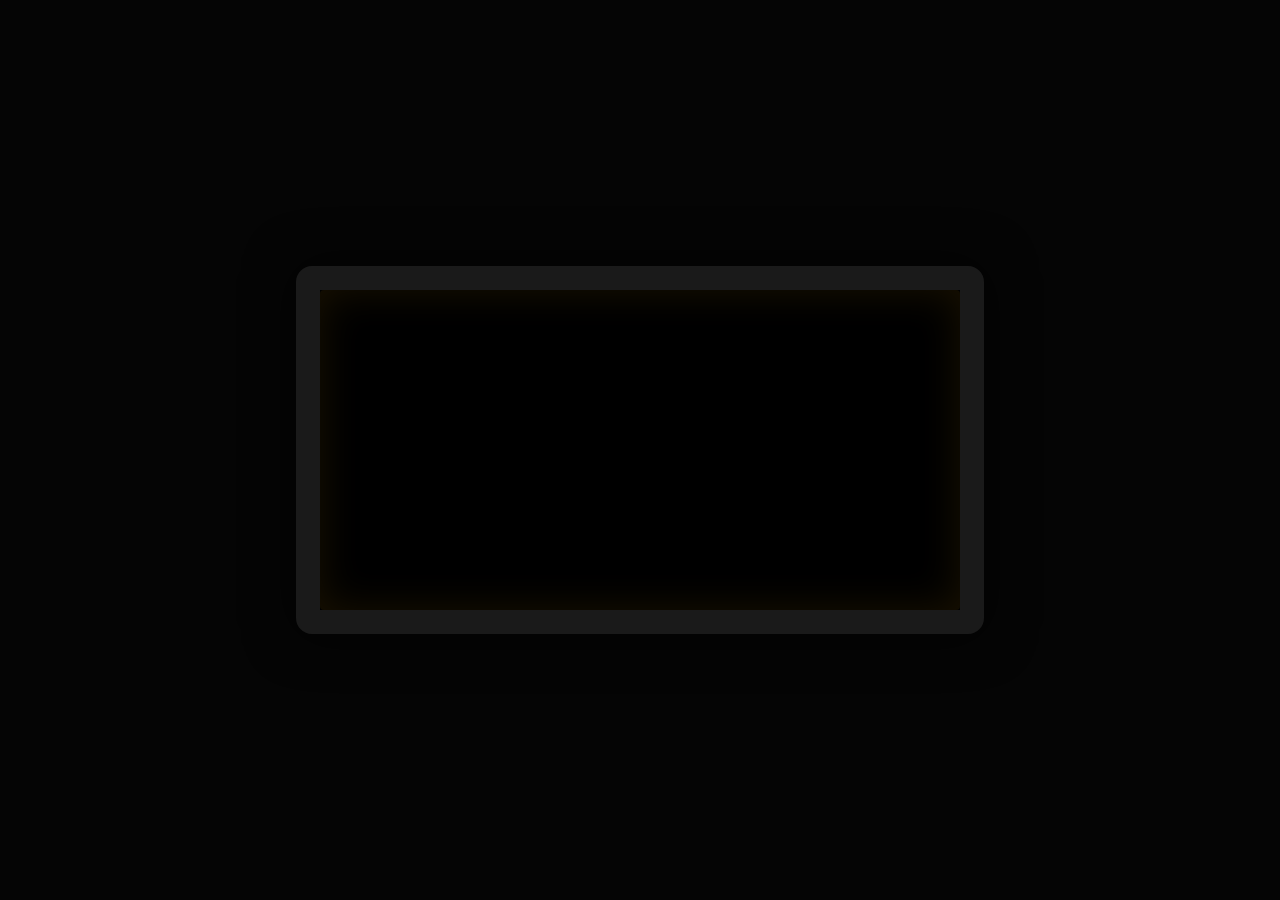
==== index.html @ ce2eeed8 "Update index.html" ====
<!DOCTYPE html>
<html lang="en">
<head>
    <meta charset="UTF-8">
    <meta name="viewport" content="width=device-width, initial-scale=1.0">
    <title>DiskOS V1.8</title>
    <style>
        :root { --bg-color: #050505; --crt-border: #1a1a1a; }

        body, html {
            margin: 0; padding: 0; width: 100%; 
            height: 100%; 
            height: 100dvh; 
            background-color: var(--bg-color); display: flex;
            flex-direction: column; justify-content: center; align-items: center;
            font-family: monospace; overflow: hidden;
            transition: padding-top 0.2s ease, justify-content 0.2s;
        }

        /* Dynamically applied by os_parser.js when a Gamepad is loaded */
        body.pad-active {
            touch-action: none;
        }

        #monitor {
            position: relative; background-color: #000;
            border: 24px solid var(--crt-border); border-radius: 16px;
            box-shadow: 0 0 50px rgba(0,0,0,0.8), inset 0 0 10px #000;
            overflow: hidden; box-sizing: border-box;
            width: 100%; max-width: 688px; 
            transition: transform 0.2s ease;
        }

        /* The physical width stays 100%, but it renders the 1280px internal resolution sharply */
        canvas { 
            display: block; width: 100%; height: auto; 
            image-rendering: pixelated; 
        }

        .scanlines {
            position: absolute; top: 0; left: 0; right: 0; bottom: 0;
            background: linear-gradient(to bottom, rgba(255,255,255,0), rgba(255,255,255,0) 50%, rgba(0,0,0,0.1) 50%, rgba(0,0,0,0.1));
            background-size: 100% 4px; pointer-events: none;
        }

        .glass-glare {
            position: absolute; top: 0; left: 0; right: 0; bottom: 0;
            box-shadow: inset 0 0 40px rgba(255, 176, 0, 0.1); border-radius: 4px; pointer-events: none;
        }

        /* HIDDEN MOBILE INPUT */
        #mobile-keyboard {
            position: absolute; top: 0; left: 0; 
            width: 10px; height: 10px; 
            opacity: 0; pointer-events: none; z-index: -1; 
            border: none; outline: none;
        }

        /* GAMEPAD STYLES */
        #gamepad {
            display: none; width: 100%; max-width: 688px; height: 120px; margin-top: 10px;
            justify-content: space-between; align-items: center; padding: 0 20px;
            box-sizing: border-box; user-select: none;
        }

        .pad-section { display: flex; gap: 15px; align-items: center; }

        .btn {
            background-color: #333; border: 4px solid #1a1a1a; border-radius: 50%;
            color: #FFB000; font-weight: bold; font-size: 20px; display: flex;
            justify-content: center; align-items: center;
            box-shadow: 0 4px 0 #111, inset 0 -4px 10px rgba(0,0,0,0.5); cursor: pointer;
        }

        .btn:active { transform: translateY(4px); box-shadow: 0 0 0 #111, inset 0 4px 10px rgba(0,0,0,0.8); }
        .btn-dpad { width: 60px; height: 60px; border-radius: 10px; }
        .btn-action { width: 70px; height: 70px; }
        .btn-small { width: 45px; height: 45px; font-size: 12px; background-color: #522; }

        /* VERTICAL MOBILE EXCEPTIONS */
        @media (max-width: 700px) and (orientation: portrait) {
            #monitor { border-width: 10px; max-width: 96vw; }
            #gamepad { max-width: 96vw; padding: 0 10px; }
            
            body.typing-mode {
                justify-content: flex-start !important;
                padding-top: 5vh;
            }
            body.typing-mode #gamepad {
                display: none !important;
            }
        }
    </style>
</head>
<body>

    <div id="monitor">
        <input type="text" id="mobile-keyboard" autocorrect="off" autocapitalize="none" spellcheck="false" autocomplete="off">
        <canvas id="screen" width="1280" height="640"></canvas>
        <div class="scanlines"></div>
        <div class="glass-glare"></div>
    </div>

    <div id="gamepad">
        <div id="pad-left" class="pad-section"></div>
        <div id="pad-right" class="pad-section"></div>
    </div>

    <script src="os_kernel.js"></script>
    <script src="os_parser.js"></script>

    <script>
        const canvas = document.getElementById('screen');
        const ctx = canvas.getContext('2d');
        const mobileInput = document.getElementById('mobile-keyboard');
        
        // 20x20 Cells perfectly divide into the 1280x640 canvas (64 cols x 32 rows)
        const CELL_WIDTH = 20; 
        const CELL_HEIGHT = 20;
        
        let blinkTimer = 0; 
        let cursorVisible = true;

        // ==========================================
        // MOBILE KEYBOARD TOGGLE
        // ==========================================
        mobileInput.addEventListener('focus', () => document.body.classList.add('typing-mode'));
        mobileInput.addEventListener('blur', () => document.body.classList.remove('typing-mode'));

        // ==========================================
        // KEYBOARD I/O
        // ==========================================
        window.addEventListener('keydown', (e) => {
            if(["Space", "ArrowUp", "ArrowDown", "ArrowLeft", "ArrowRight"].includes(e.code)) e.preventDefault();
            Parser.handleKey(e.key);
            Parser.setKeyState(e.key, true);
        });

        window.addEventListener('keyup', (e) => { Parser.setKeyState(e.key, false); });

        // ==========================================
        // MOUSE / TOUCH I/O & MOBILE KEYBOARD
        // ==========================================
        function handlePointer(e, isActive) {
            const rect = canvas.getBoundingClientRect();
            const scaleX = canvas.width / rect.width;
            const scaleY = canvas.height / rect.height;
            let clientX = e.touches ? e.touches[0].clientX : e.clientX;
            let clientY = e.touches ? e.touches[0].clientY : e.clientY;
            
            let x = (clientX - rect.left) * scaleX;
            let y = (clientY - rect.top) * scaleY;
            
            let gridX = Math.floor(x / CELL_WIDTH);
            let gridY = Math.floor(y / CELL_HEIGHT);
            Parser.setTouchState(isActive ? 1 : 0, gridX, gridY);
        }

        canvas.addEventListener('mousedown', (e) => {
            e.preventDefault();
            mobileInput.focus();
            handlePointer(e, true);
        });
        window.addEventListener('mouseup', (e) => Parser.setTouchState(0, Parser.touchX, Parser.touchY));
        canvas.addEventListener('mousemove', (e) => { if (Parser.touchActive) handlePointer(e, true); });

        canvas.addEventListener('touchstart', (e) => { 
            if (document.body.classList.contains('pad-active')) {
                e.preventDefault(); 
            }
            mobileInput.focus(); 
            handlePointer(e, true); 
        }, {passive: false});
        
        canvas.addEventListener('touchmove', (e) => { 
            if (document.body.classList.contains('pad-active')) {
                e.preventDefault(); 
            }
            if (Parser.touchActive) handlePointer(e, true); 
        }, {passive: false});

        canvas.addEventListener('touchend', (e) => {
            e.preventDefault(); 
            mobileInput.focus(); 
        }, {passive: false});

        window.addEventListener('touchend', (e) => { 
            Parser.setTouchState(0, Parser.touchX, Parser.touchY); 
        });

        // ==========================================
        // INPUT EVENT ROUTING
        // ==========================================
        mobileInput.addEventListener('input', (e) => {
            let val = e.target.value;
            if (val.length > 0) {
                Parser.handleKey(val.charAt(val.length - 1));
                e.target.value = "";    
            }
        });

        mobileInput.addEventListener('keydown', (e) => {
            if (e.key === "Enter" || e.key === "Backspace") Parser.handleKey(e.key);
        });

        // ==========================================
        // DRAG AND DROP INSTALLATION
        // ==========================================
        window.addEventListener('dragover', (e) => {
            e.preventDefault(); 
            e.dataTransfer.dropEffect = 'copy';
        });

        window.addEventListener('drop', (e) => {
            e.preventDefault();
            if (e.dataTransfer.files.length > 0) {
                const file = e.dataTransfer.files[0];
                const reader = new FileReader();
                reader.onload = event => { Kernel.processImport(event.target.result, file.name); };
                reader.readAsText(file);
            }
        });

        // ==========================================
        // MAIN RENDER LOOP (60 FPS)
        // ==========================================
        function render() {
            if (Parser.isRunning) {
                for(let i=0; i < 20; i++) {
                    if(!Parser.isRunning || Parser.waitingForTimer) break;
                    Parser.executeStep();
                }
            }

            ctx.fillStyle = "#000000";
            ctx.fillRect(0, 0, canvas.width, canvas.height);

            // The crisp, bold 16px font scaled for Retina
            ctx.font = "bold 16px monospace";
            ctx.textBaseline = "top";

            for (let y = 0; y < Parser.rows; y++) {
                for (let x = 0; x < Parser.cols; x++) {
                    let idx = Parser.getIndex(x, y);
                    let cell = Parser.vram[idx];
                    if (cell.bg !== '#000000') {
                        ctx.fillStyle = cell.bg;
                        ctx.fillRect(x * CELL_WIDTH, y * CELL_HEIGHT, CELL_WIDTH, CELL_HEIGHT);
                    }
                    if (cell.char !== ' ') {
                        ctx.fillStyle = cell.fg;
                        ctx.fillText(cell.char, x * CELL_WIDTH, y * CELL_HEIGHT);
                    }
                }
            }

            blinkTimer++;
            if (blinkTimer > 30) { cursorVisible = !cursorVisible; blinkTimer = 0; }
            if (!Parser.isRunning && cursorVisible) {
                ctx.fillStyle = "#FFB000"; 
                ctx.fillRect(Parser.cursorX * CELL_WIDTH, Parser.cursorY * CELL_HEIGHT, CELL_WIDTH, CELL_HEIGHT);
                let idx = Parser.getIndex(Parser.cursorX, Parser.cursorY);
                if (Parser.vram[idx] && Parser.vram[idx].char !== ' ') {
                    ctx.fillStyle = "#000000";
                    ctx.fillText(Parser.vram[idx].char, Parser.cursorX * CELL_WIDTH, Parser.cursorY * CELL_HEIGHT);
                }
            }
            requestAnimationFrame(render);
        }
        render();
    </script>
</body>
</html>
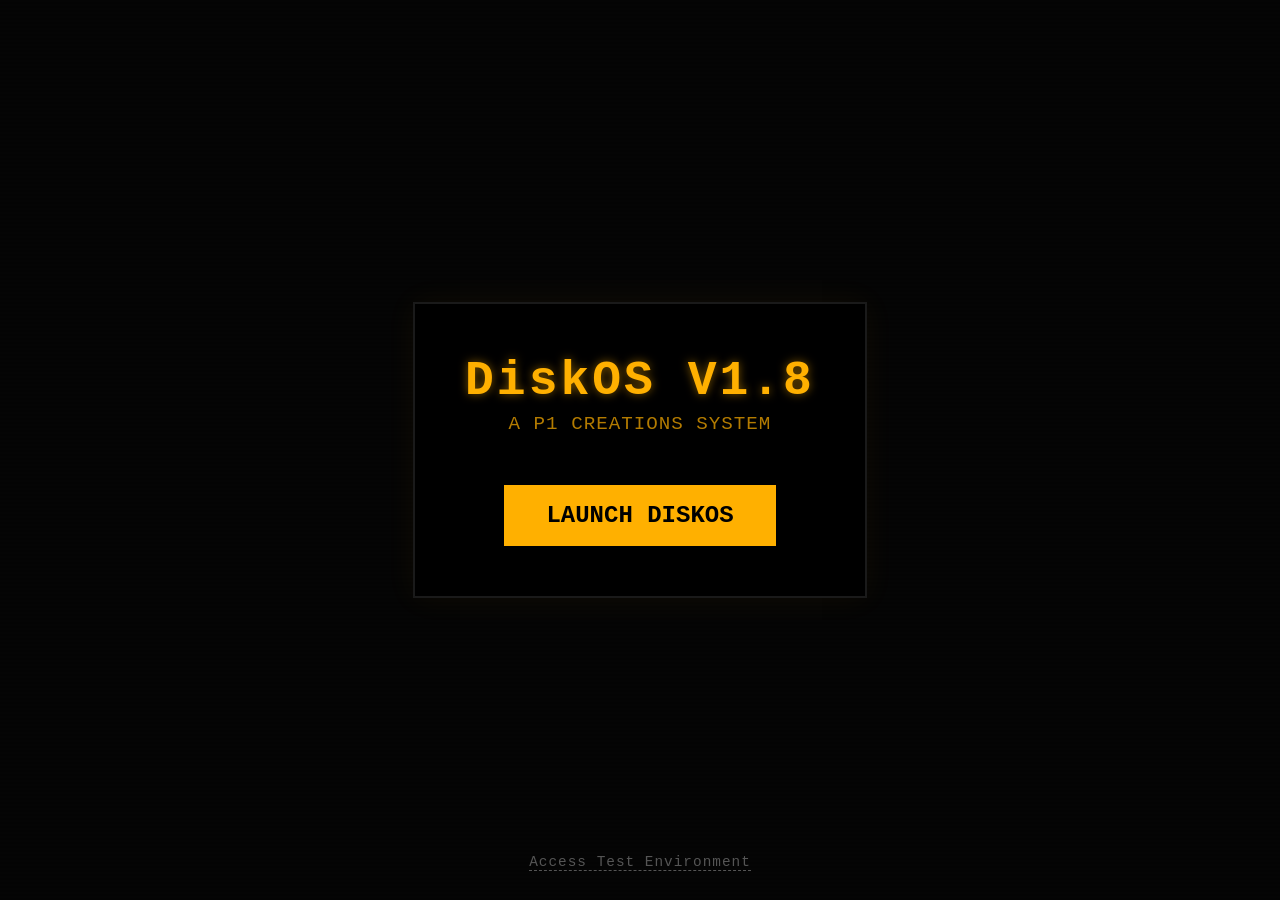
==== commit a0f21658: "Update index.html" ====
--- a/index.html
+++ b/index.html
@@ -3,271 +3,112 @@
 <head>
     <meta charset="UTF-8">
     <meta name="viewport" content="width=device-width, initial-scale=1.0">
-    <title>DiskOS V1.8</title>
+    <title>P1 Creations | DiskOS</title>
     <style>
-        :root { --bg-color: #050505; --crt-border: #1a1a1a; }
-
-        body, html {
-            margin: 0; padding: 0; width: 100%; 
-            height: 100%; 
-            height: 100dvh; 
-            background-color: var(--bg-color); display: flex;
-            flex-direction: column; justify-content: center; align-items: center;
-            font-family: monospace; overflow: hidden;
-            transition: padding-top 0.2s ease, justify-content 0.2s;
+        :root {
+            --primary: #FFB000; /* DiskOS Amber */
+            --bg: #050505;
         }
-
-        /* Dynamically applied by os_parser.js when a Gamepad is loaded */
-        body.pad-active {
-            touch-action: none;
+        body {
+            background-color: var(--bg);
+            color: var(--primary);
+            font-family: 'Courier New', Courier, monospace;
+            display: flex;
+            flex-direction: column;
+            align-items: center;
+            justify-content: center;
+            height: 100vh;
+            margin: 0;
+            text-align: center;
+            user-select: none;
+            overflow: hidden;
         }
-
-        #monitor {
-            position: relative; background-color: #000;
-            border: 24px solid var(--crt-border); border-radius: 16px;
-            box-shadow: 0 0 50px rgba(0,0,0,0.8), inset 0 0 10px #000;
-            overflow: hidden; box-sizing: border-box;
-            width: 100%; max-width: 688px; 
-            transition: transform 0.2s ease;
+        .container {
+            border: 2px solid #1a1a1a;
+            padding: 50px;
+            background: #000;
+            box-shadow: 0 0 30px rgba(255, 176, 0, 0.05);
+            z-index: 10;
         }
-
-        /* The physical width stays 100%, but it renders the 1280px internal resolution sharply */
-        canvas { 
-            display: block; width: 100%; height: auto; 
-            image-rendering: pixelated; 
+        h1 {
+            margin-top: 0;
+            font-size: 3rem;
+            letter-spacing: 3px;
+            text-shadow: 0 0 10px rgba(255, 176, 0, 0.5);
+            margin-bottom: 5px;
         }
-
-        .scanlines {
-            position: absolute; top: 0; left: 0; right: 0; bottom: 0;
-            background: linear-gradient(to bottom, rgba(255,255,255,0), rgba(255,255,255,0) 50%, rgba(0,0,0,0.1) 50%, rgba(0,0,0,0.1));
-            background-size: 100% 4px; pointer-events: none;
+        .subtitle {
+            font-size: 1.2rem;
+            margin-bottom: 50px;
+            opacity: 0.7;
+            letter-spacing: 1px;
         }
-
-        .glass-glare {
-            position: absolute; top: 0; left: 0; right: 0; bottom: 0;
-            box-shadow: inset 0 0 40px rgba(255, 176, 0, 0.1); border-radius: 4px; pointer-events: none;
+        .btn-launch {
+            display: inline-block;
+            background-color: var(--primary);
+            color: #000;
+            text-decoration: none;
+            font-size: 1.5rem;
+            font-weight: bold;
+            padding: 15px 40px;
+            border: 2px solid var(--primary);
+            cursor: pointer;
+            transition: all 0.2s ease-in-out;
+            text-transform: uppercase;
         }
-
-        /* HIDDEN MOBILE INPUT */
-        #mobile-keyboard {
-            position: absolute; top: 0; left: 0; 
-            width: 10px; height: 10px; 
-            opacity: 0; pointer-events: none; z-index: -1; 
-            border: none; outline: none;
+        .btn-launch:hover {
+            background-color: transparent;
+            color: var(--primary);
+            box-shadow: 0 0 20px rgba(255, 176, 0, 0.6);
         }
-
-        /* GAMEPAD STYLES */
-        #gamepad {
-            display: none; width: 100%; max-width: 688px; height: 120px; margin-top: 10px;
-            justify-content: space-between; align-items: center; padding: 0 20px;
-            box-sizing: border-box; user-select: none;
+        .footer {
+            position: absolute;
+            bottom: 30px;
+            font-size: 0.9rem;
+            z-index: 10;
         }
-
-        .pad-section { display: flex; gap: 15px; align-items: center; }
-
-        .btn {
-            background-color: #333; border: 4px solid #1a1a1a; border-radius: 50%;
-            color: #FFB000; font-weight: bold; font-size: 20px; display: flex;
-            justify-content: center; align-items: center;
-            box-shadow: 0 4px 0 #111, inset 0 -4px 10px rgba(0,0,0,0.5); cursor: pointer;
+        .footer a {
+            color: #555;
+            text-decoration: none;
+            transition: color 0.2s;
+            border-bottom: 1px dashed #555;
+            letter-spacing: 1px;
         }
-
-        .btn:active { transform: translateY(4px); box-shadow: 0 0 0 #111, inset 0 4px 10px rgba(0,0,0,0.8); }
-        .btn-dpad { width: 60px; height: 60px; border-radius: 10px; }
-        .btn-action { width: 70px; height: 70px; }
-        .btn-small { width: 45px; height: 45px; font-size: 12px; background-color: #522; }
-
-        /* VERTICAL MOBILE EXCEPTIONS */
-        @media (max-width: 700px) and (orientation: portrait) {
-            #monitor { border-width: 10px; max-width: 96vw; }
-            #gamepad { max-width: 96vw; padding: 0 10px; }
-            
-            body.typing-mode {
-                justify-content: flex-start !important;
-                padding-top: 5vh;
-            }
-            body.typing-mode #gamepad {
-                display: none !important;
-            }
+        .footer a:hover {
+            color: var(--primary);
+            border-bottom: 1px dashed var(--primary);
+        }
+        
+        /* Subtle CRT scanline effect */
+        body::after {
+            content: " ";
+            display: block;
+            position: absolute;
+            top: 0;
+            left: 0;
+            bottom: 0;
+            right: 0;
+            background: linear-gradient(rgba(18, 16, 16, 0) 50%, rgba(0, 0, 0, 0.25) 50%);
+            z-index: 2;
+            background-size: 100% 4px;
+            pointer-events: none;
         }
     </style>
 </head>
 <body>
 
-    <div id="monitor">
-        <input type="text" id="mobile-keyboard" autocorrect="off" autocapitalize="none" spellcheck="false" autocomplete="off">
-        <canvas id="screen" width="1280" height="640"></canvas>
-        <div class="scanlines"></div>
-        <div class="glass-glare"></div>
+    <div class="container">
+        <h1>DiskOS V1.8</h1>
+        <div class="subtitle">A P1 CREATIONS SYSTEM</div>
+        
+        <!-- Change this href to point to your stable, production OS file -->
+        <a href="diskos-beta.html" class="btn-launch">Launch DiskOS</a>
     </div>
 
-    <div id="gamepad">
-        <div id="pad-left" class="pad-section"></div>
-        <div id="pad-right" class="pad-section"></div>
+    <div class="footer">
+        <!-- Change this href to point to your experimental/testing OS file -->
+        <a href="diskos-test.html">Access Test Environment</a>
     </div>
 
-    <script src="os_kernel.js"></script>
-    <script src="os_parser.js"></script>
-
-    <script>
-        const canvas = document.getElementById('screen');
-        const ctx = canvas.getContext('2d');
-        const mobileInput = document.getElementById('mobile-keyboard');
-        
-        // 20x20 Cells perfectly divide into the 1280x640 canvas (64 cols x 32 rows)
-        const CELL_WIDTH = 20; 
-        const CELL_HEIGHT = 20;
-        
-        let blinkTimer = 0; 
-        let cursorVisible = true;
-
-        // ==========================================
-        // MOBILE KEYBOARD TOGGLE
-        // ==========================================
-        mobileInput.addEventListener('focus', () => document.body.classList.add('typing-mode'));
-        mobileInput.addEventListener('blur', () => document.body.classList.remove('typing-mode'));
-
-        // ==========================================
-        // KEYBOARD I/O
-        // ==========================================
-        window.addEventListener('keydown', (e) => {
-            if(["Space", "ArrowUp", "ArrowDown", "ArrowLeft", "ArrowRight"].includes(e.code)) e.preventDefault();
-            Parser.handleKey(e.key);
-            Parser.setKeyState(e.key, true);
-        });
-
-        window.addEventListener('keyup', (e) => { Parser.setKeyState(e.key, false); });
-
-        // ==========================================
-        // MOUSE / TOUCH I/O & MOBILE KEYBOARD
-        // ==========================================
-        function handlePointer(e, isActive) {
-            const rect = canvas.getBoundingClientRect();
-            const scaleX = canvas.width / rect.width;
-            const scaleY = canvas.height / rect.height;
-            let clientX = e.touches ? e.touches[0].clientX : e.clientX;
-            let clientY = e.touches ? e.touches[0].clientY : e.clientY;
-            
-            let x = (clientX - rect.left) * scaleX;
-            let y = (clientY - rect.top) * scaleY;
-            
-            let gridX = Math.floor(x / CELL_WIDTH);
-            let gridY = Math.floor(y / CELL_HEIGHT);
-            Parser.setTouchState(isActive ? 1 : 0, gridX, gridY);
-        }
-
-        canvas.addEventListener('mousedown', (e) => {
-            e.preventDefault();
-            mobileInput.focus();
-            handlePointer(e, true);
-        });
-        window.addEventListener('mouseup', (e) => Parser.setTouchState(0, Parser.touchX, Parser.touchY));
-        canvas.addEventListener('mousemove', (e) => { if (Parser.touchActive) handlePointer(e, true); });
-
-        canvas.addEventListener('touchstart', (e) => { 
-            if (document.body.classList.contains('pad-active')) {
-                e.preventDefault(); 
-            }
-            mobileInput.focus(); 
-            handlePointer(e, true); 
-        }, {passive: false});
-        
-        canvas.addEventListener('touchmove', (e) => { 
-            if (document.body.classList.contains('pad-active')) {
-                e.preventDefault(); 
-            }
-            if (Parser.touchActive) handlePointer(e, true); 
-        }, {passive: false});
-
-        canvas.addEventListener('touchend', (e) => {
-            e.preventDefault(); 
-            mobileInput.focus(); 
-        }, {passive: false});
-
-        window.addEventListener('touchend', (e) => { 
-            Parser.setTouchState(0, Parser.touchX, Parser.touchY); 
-        });
-
-        // ==========================================
-        // INPUT EVENT ROUTING
-        // ==========================================
-        mobileInput.addEventListener('input', (e) => {
-            let val = e.target.value;
-            if (val.length > 0) {
-                Parser.handleKey(val.charAt(val.length - 1));
-                e.target.value = "";    
-            }
-        });
-
-        mobileInput.addEventListener('keydown', (e) => {
-            if (e.key === "Enter" || e.key === "Backspace") Parser.handleKey(e.key);
-        });
-
-        // ==========================================
-        // DRAG AND DROP INSTALLATION
-        // ==========================================
-        window.addEventListener('dragover', (e) => {
-            e.preventDefault(); 
-            e.dataTransfer.dropEffect = 'copy';
-        });
-
-        window.addEventListener('drop', (e) => {
-            e.preventDefault();
-            if (e.dataTransfer.files.length > 0) {
-                const file = e.dataTransfer.files[0];
-                const reader = new FileReader();
-                reader.onload = event => { Kernel.processImport(event.target.result, file.name); };
-                reader.readAsText(file);
-            }
-        });
-
-        // ==========================================
-        // MAIN RENDER LOOP (60 FPS)
-        // ==========================================
-        function render() {
-            if (Parser.isRunning) {
-                for(let i=0; i < 20; i++) {
-                    if(!Parser.isRunning || Parser.waitingForTimer) break;
-                    Parser.executeStep();
-                }
-            }
-
-            ctx.fillStyle = "#000000";
-            ctx.fillRect(0, 0, canvas.width, canvas.height);
-
-            // The crisp, bold 16px font scaled for Retina
-            ctx.font = "bold 16px monospace";
-            ctx.textBaseline = "top";
-
-            for (let y = 0; y < Parser.rows; y++) {
-                for (let x = 0; x < Parser.cols; x++) {
-                    let idx = Parser.getIndex(x, y);
-                    let cell = Parser.vram[idx];
-                    if (cell.bg !== '#000000') {
-                        ctx.fillStyle = cell.bg;
-                        ctx.fillRect(x * CELL_WIDTH, y * CELL_HEIGHT, CELL_WIDTH, CELL_HEIGHT);
-                    }
-                    if (cell.char !== ' ') {
-                        ctx.fillStyle = cell.fg;
-                        ctx.fillText(cell.char, x * CELL_WIDTH, y * CELL_HEIGHT);
-                    }
-                }
-            }
-
-            blinkTimer++;
-            if (blinkTimer > 30) { cursorVisible = !cursorVisible; blinkTimer = 0; }
-            if (!Parser.isRunning && cursorVisible) {
-                ctx.fillStyle = "#FFB000"; 
-                ctx.fillRect(Parser.cursorX * CELL_WIDTH, Parser.cursorY * CELL_HEIGHT, CELL_WIDTH, CELL_HEIGHT);
-                let idx = Parser.getIndex(Parser.cursorX, Parser.cursorY);
-                if (Parser.vram[idx] && Parser.vram[idx].char !== ' ') {
-                    ctx.fillStyle = "#000000";
-                    ctx.fillText(Parser.vram[idx].char, Parser.cursorX * CELL_WIDTH, Parser.cursorY * CELL_HEIGHT);
-                }
-            }
-            requestAnimationFrame(render);
-        }
-        render();
-    </script>
 </body>
 </html>
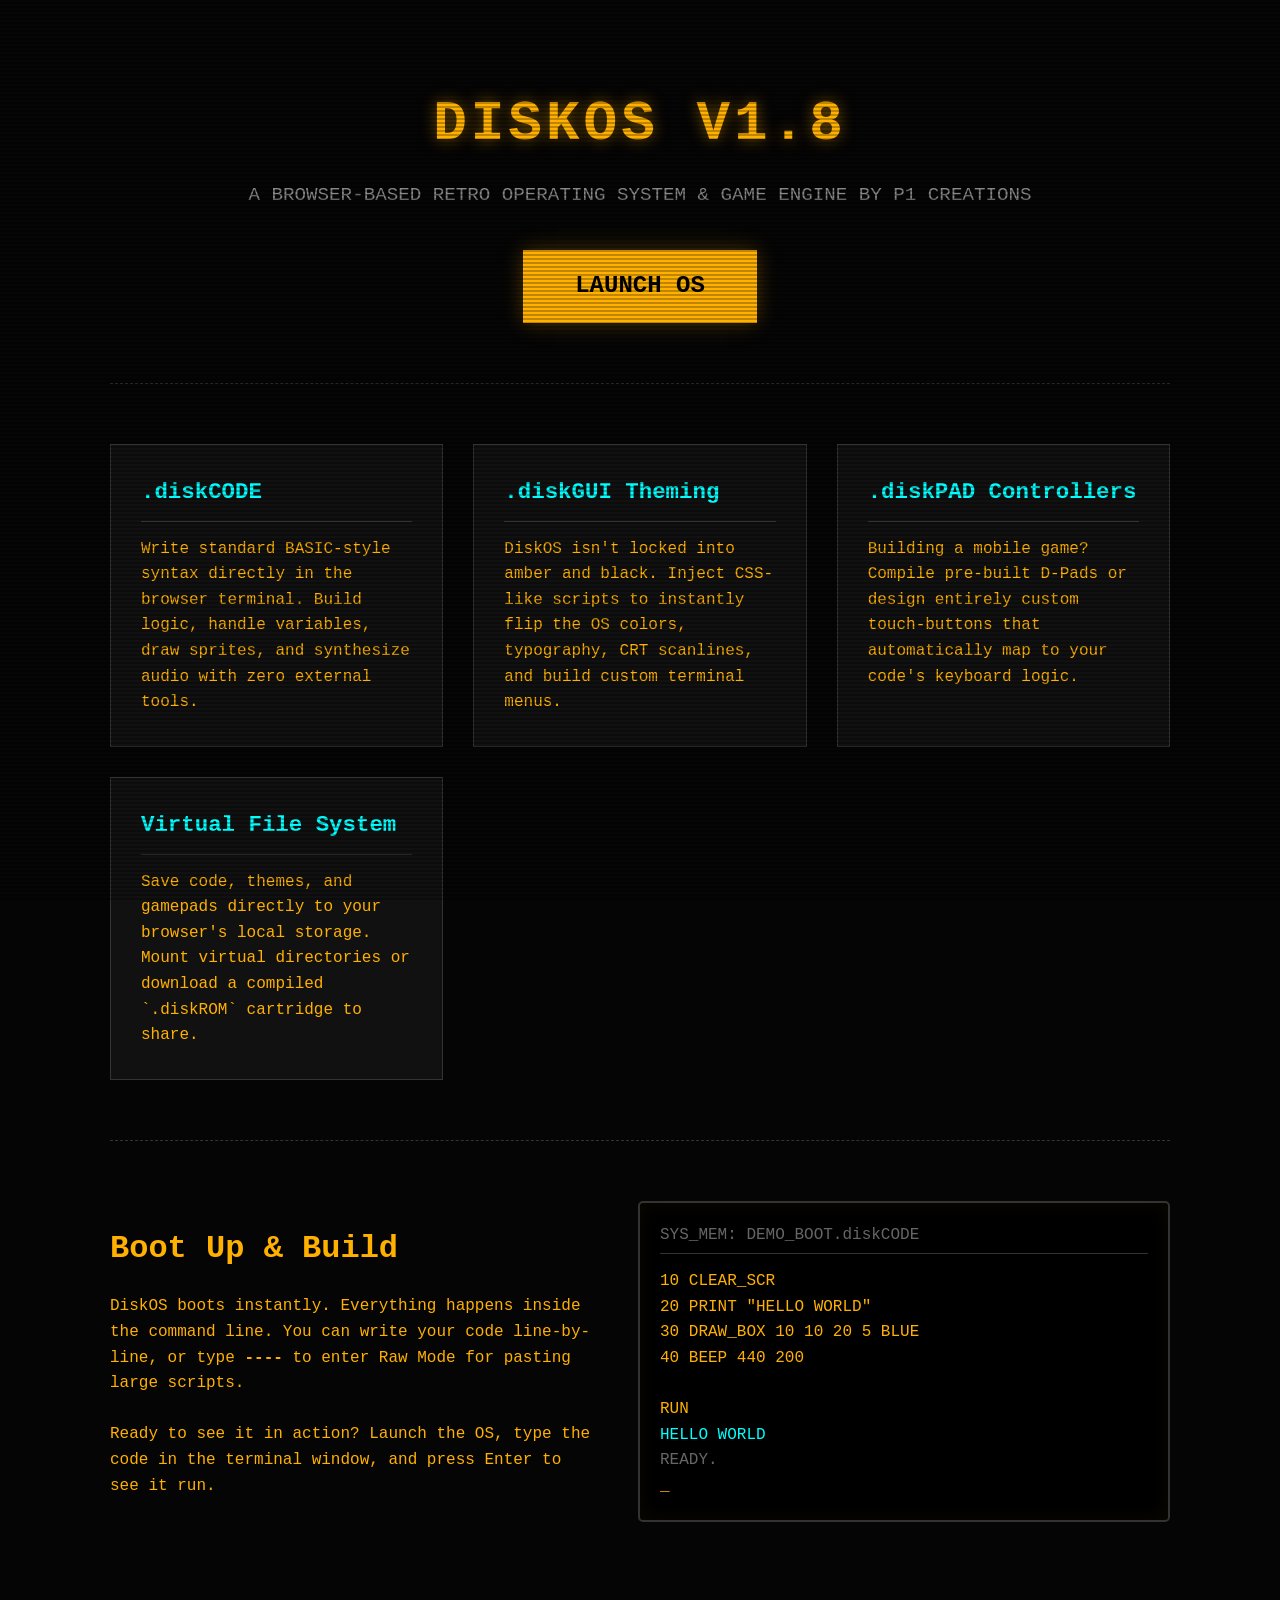
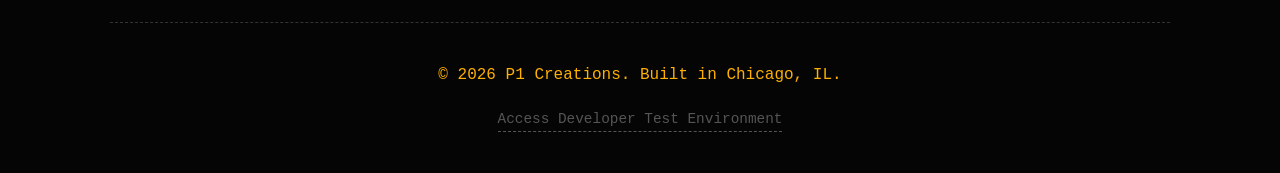
==== commit 272ae27c: "Update index.html" ====
--- a/index.html
+++ b/index.html
@@ -3,46 +3,71 @@
 <head>
     <meta charset="UTF-8">
     <meta name="viewport" content="width=device-width, initial-scale=1.0">
-    <title>P1 Creations | DiskOS</title>
+    <title>DiskOS | P1 Creations</title>
     <style>
         :root {
-            --primary: #FFB000; /* DiskOS Amber */
+            --primary: #FFB000; /* Amber */
+            --secondary: #00FFFF; /* Cyan */
             --bg: #050505;
-        }
+            --surface: #111111;
+        }
+
+        * {
+            box-sizing: border-box;
+            margin: 0;
+            padding: 0;
+        }
+
         body {
             background-color: var(--bg);
             color: var(--primary);
             font-family: 'Courier New', Courier, monospace;
-            display: flex;
-            flex-direction: column;
-            align-items: center;
-            justify-content: center;
-            height: 100vh;
-            margin: 0;
+            line-height: 1.6;
+            overflow-x: hidden;
+        }
+
+        /* Scanline Overlay */
+        body::after {
+            content: " ";
+            display: block;
+            position: fixed;
+            top: 0; left: 0; bottom: 0; right: 0;
+            background: linear-gradient(rgba(18, 16, 16, 0) 50%, rgba(0, 0, 0, 0.25) 50%);
+            z-index: 999;
+            background-size: 100% 4px;
+            pointer-events: none;
+        }
+
+        .container {
+            max-width: 1100px;
+            margin: 0 auto;
+            padding: 0 20px;
+            position: relative;
+            z-index: 10;
+        }
+
+        /* --- HERO SECTION --- */
+        .hero {
             text-align: center;
-            user-select: none;
-            overflow: hidden;
-        }
-        .container {
-            border: 2px solid #1a1a1a;
-            padding: 50px;
-            background: #000;
-            box-shadow: 0 0 30px rgba(255, 176, 0, 0.05);
-            z-index: 10;
-        }
-        h1 {
-            margin-top: 0;
-            font-size: 3rem;
-            letter-spacing: 3px;
-            text-shadow: 0 0 10px rgba(255, 176, 0, 0.5);
-            margin-bottom: 5px;
-        }
-        .subtitle {
+            padding: 80px 20px 60px;
+            border-bottom: 1px dashed #333;
+        }
+
+        .hero h1 {
+            font-size: 3.5rem;
+            letter-spacing: 4px;
+            text-shadow: 0 0 15px rgba(255, 176, 0, 0.5);
+            margin-bottom: 10px;
+            text-transform: uppercase;
+        }
+
+        .hero h2 {
             font-size: 1.2rem;
-            margin-bottom: 50px;
-            opacity: 0.7;
-            letter-spacing: 1px;
-        }
+            color: #888;
+            margin-bottom: 40px;
+            font-weight: normal;
+        }
+
         .btn-launch {
             display: inline-block;
             background-color: var(--primary);
@@ -50,64 +75,187 @@
             text-decoration: none;
             font-size: 1.5rem;
             font-weight: bold;
-            padding: 15px 40px;
+            padding: 15px 50px;
             border: 2px solid var(--primary);
             cursor: pointer;
             transition: all 0.2s ease-in-out;
             text-transform: uppercase;
-        }
+            box-shadow: 0 0 20px rgba(255, 176, 0, 0.3);
+        }
+
         .btn-launch:hover {
             background-color: transparent;
             color: var(--primary);
-            box-shadow: 0 0 20px rgba(255, 176, 0, 0.6);
-        }
-        .footer {
-            position: absolute;
-            bottom: 30px;
-            font-size: 0.9rem;
-            z-index: 10;
-        }
-        .footer a {
+            box-shadow: 0 0 30px rgba(255, 176, 0, 0.8);
+        }
+
+        /* --- FEATURES GRID --- */
+        .features {
+            padding: 60px 0;
+            display: grid;
+            grid-template-columns: repeat(auto-fit, minmax(300px, 1fr));
+            gap: 30px;
+        }
+
+        .card {
+            background: var(--surface);
+            border: 1px solid #333;
+            padding: 30px;
+            transition: transform 0.2s, border-color 0.2s;
+        }
+
+        .card:hover {
+            transform: translateY(-5px);
+            border-color: var(--secondary);
+            box-shadow: 0 5px 20px rgba(0, 255, 255, 0.1);
+        }
+
+        .card h3 {
+            color: var(--secondary);
+            font-size: 1.4rem;
+            margin-bottom: 15px;
+            border-bottom: 1px solid #333;
+            padding-bottom: 10px;
+        }
+
+        /* --- TERMINAL HOW-TO --- */
+        .howto {
+            padding: 60px 0;
+            border-top: 1px dashed #333;
+        }
+
+        .howto-content {
+            display: flex;
+            flex-wrap: wrap;
+            gap: 40px;
+            align-items: center;
+        }
+
+        .howto-text {
+            flex: 1;
+            min-width: 300px;
+        }
+
+        .howto-text h2 {
+            font-size: 2rem;
+            margin-bottom: 20px;
+            color: var(--primary);
+        }
+
+        .terminal-window {
+            flex: 1;
+            min-width: 300px;
+            background: #000;
+            border: 2px solid #333;
+            border-radius: 5px;
+            padding: 20px;
+            box-shadow: inset 0 0 20px rgba(255, 176, 0, 0.05);
+        }
+
+        .terminal-header {
+            color: #666;
+            margin-bottom: 15px;
+            border-bottom: 1px solid #333;
+            padding-bottom: 5px;
+        }
+
+        .cmd { color: var(--primary); }
+        .comment { color: #666; }
+        .output { color: #00FFFF; }
+
+        /* --- FOOTER --- */
+        footer {
+            text-align: center;
+            padding: 40px 20px;
+            border-top: 1px dashed #333;
+            margin-top: 40px;
+        }
+
+        .test-link {
+            display: inline-block;
+            margin-top: 20px;
             color: #555;
             text-decoration: none;
+            border-bottom: 1px dashed #555;
+            font-size: 0.9rem;
             transition: color 0.2s;
-            border-bottom: 1px dashed #555;
-            letter-spacing: 1px;
-        }
-        .footer a:hover {
-            color: var(--primary);
-            border-bottom: 1px dashed var(--primary);
-        }
-        
-        /* Subtle CRT scanline effect */
-        body::after {
-            content: " ";
-            display: block;
-            position: absolute;
-            top: 0;
-            left: 0;
-            bottom: 0;
-            right: 0;
-            background: linear-gradient(rgba(18, 16, 16, 0) 50%, rgba(0, 0, 0, 0.25) 50%);
-            z-index: 2;
-            background-size: 100% 4px;
-            pointer-events: none;
+        }
+
+        .test-link:hover {
+            color: var(--secondary);
+            border-bottom-color: var(--secondary);
+        }
+
+        /* Mobile Adjustments */
+        @media (max-width: 768px) {
+            .hero h1 { font-size: 2.2rem; }
+            .btn-launch { width: 100%; padding: 15px 0; }
         }
     </style>
 </head>
 <body>
 
     <div class="container">
-        <h1>DiskOS V1.8</h1>
-        <div class="subtitle">A P1 CREATIONS SYSTEM</div>
         
-        <!-- Change this href to point to your stable, production OS file -->
-        <a href="diskos-beta.html" class="btn-launch">Launch DiskOS</a>
-    </div>
-
-    <div class="footer">
-        <!-- Change this href to point to your experimental/testing OS file -->
-        <a href="diskos-test.html">Access Test Environment</a>
+        <!-- HERO SECTION -->
+        <section class="hero">
+            <h1>DiskOS V1.8</h1>
+            <h2>A BROWSER-BASED RETRO OPERATING SYSTEM & GAME ENGINE BY P1 CREATIONS</h2>
+            <a href="diskos-beta.html" class="btn-launch">Launch OS</a>
+        </section>
+
+        <!-- FEATURES SECTION -->
+        <section class="features">
+            <div class="card">
+                <h3>.diskCODE</h3>
+                <p>Write standard BASIC-style syntax directly in the browser terminal. Build logic, handle variables, draw sprites, and synthesize audio with zero external tools.</p>
+            </div>
+            <div class="card">
+                <h3>.diskGUI Theming</h3>
+                <p>DiskOS isn't locked into amber and black. Inject CSS-like scripts to instantly flip the OS colors, typography, CRT scanlines, and build custom terminal menus.</p>
+            </div>
+            <div class="card">
+                <h3>.diskPAD Controllers</h3>
+                <p>Building a mobile game? Compile pre-built D-Pads or design entirely custom touch-buttons that automatically map to your code's keyboard logic.</p>
+            </div>
+            <div class="card">
+                <h3>Virtual File System</h3>
+                <p>Save code, themes, and gamepads directly to your browser's local storage. Mount virtual directories or download a compiled `.diskROM` cartridge to share.</p>
+            </div>
+        </section>
+
+        <!-- HOW TO USE SECTION -->
+        <section class="howto">
+            <div class="howto-content">
+                <div class="howto-text">
+                    <h2>Boot Up & Build</h2>
+                    <p>DiskOS boots instantly. Everything happens inside the command line. You can write your code line-by-line, or type <strong>----</strong> to enter Raw Mode for pasting large scripts.</p>
+                    <br>
+                    <p>Ready to see it in action? Launch the OS, type the code in the terminal window, and press Enter to see it run.</p>
+                </div>
+                
+                <div class="terminal-window">
+                    <div class="terminal-header">SYS_MEM: DEMO_BOOT.diskCODE</div>
+                    <div><span class="cmd">10</span> CLEAR_SCR</div>
+                    <div><span class="cmd">20</span> PRINT "HELLO WORLD"</div>
+                    <div><span class="cmd">30</span> DRAW_BOX 10 10 20 5 BLUE</div>
+                    <div><span class="cmd">40</span> BEEP 440 200</div>
+                    <br>
+                    <div><span class="cmd">RUN</span></div>
+                    <div><span class="output">HELLO WORLD</span></div>
+                    <div><span class="comment">READY.</span></div>
+                    <div><span class="cmd">_</span></div>
+                </div>
+            </div>
+        </section>
+
+        <!-- FOOTER & DEV LINK -->
+        <footer>
+            <p>&copy; 2026 P1 Creations. Built in Chicago, IL.</p>
+            <!-- Stealthy link to your sandbox environment -->
+            <a href="diskos-test.html" class="test-link">Access Developer Test Environment</a>
+        </footer>
+
     </div>
 
 </body>
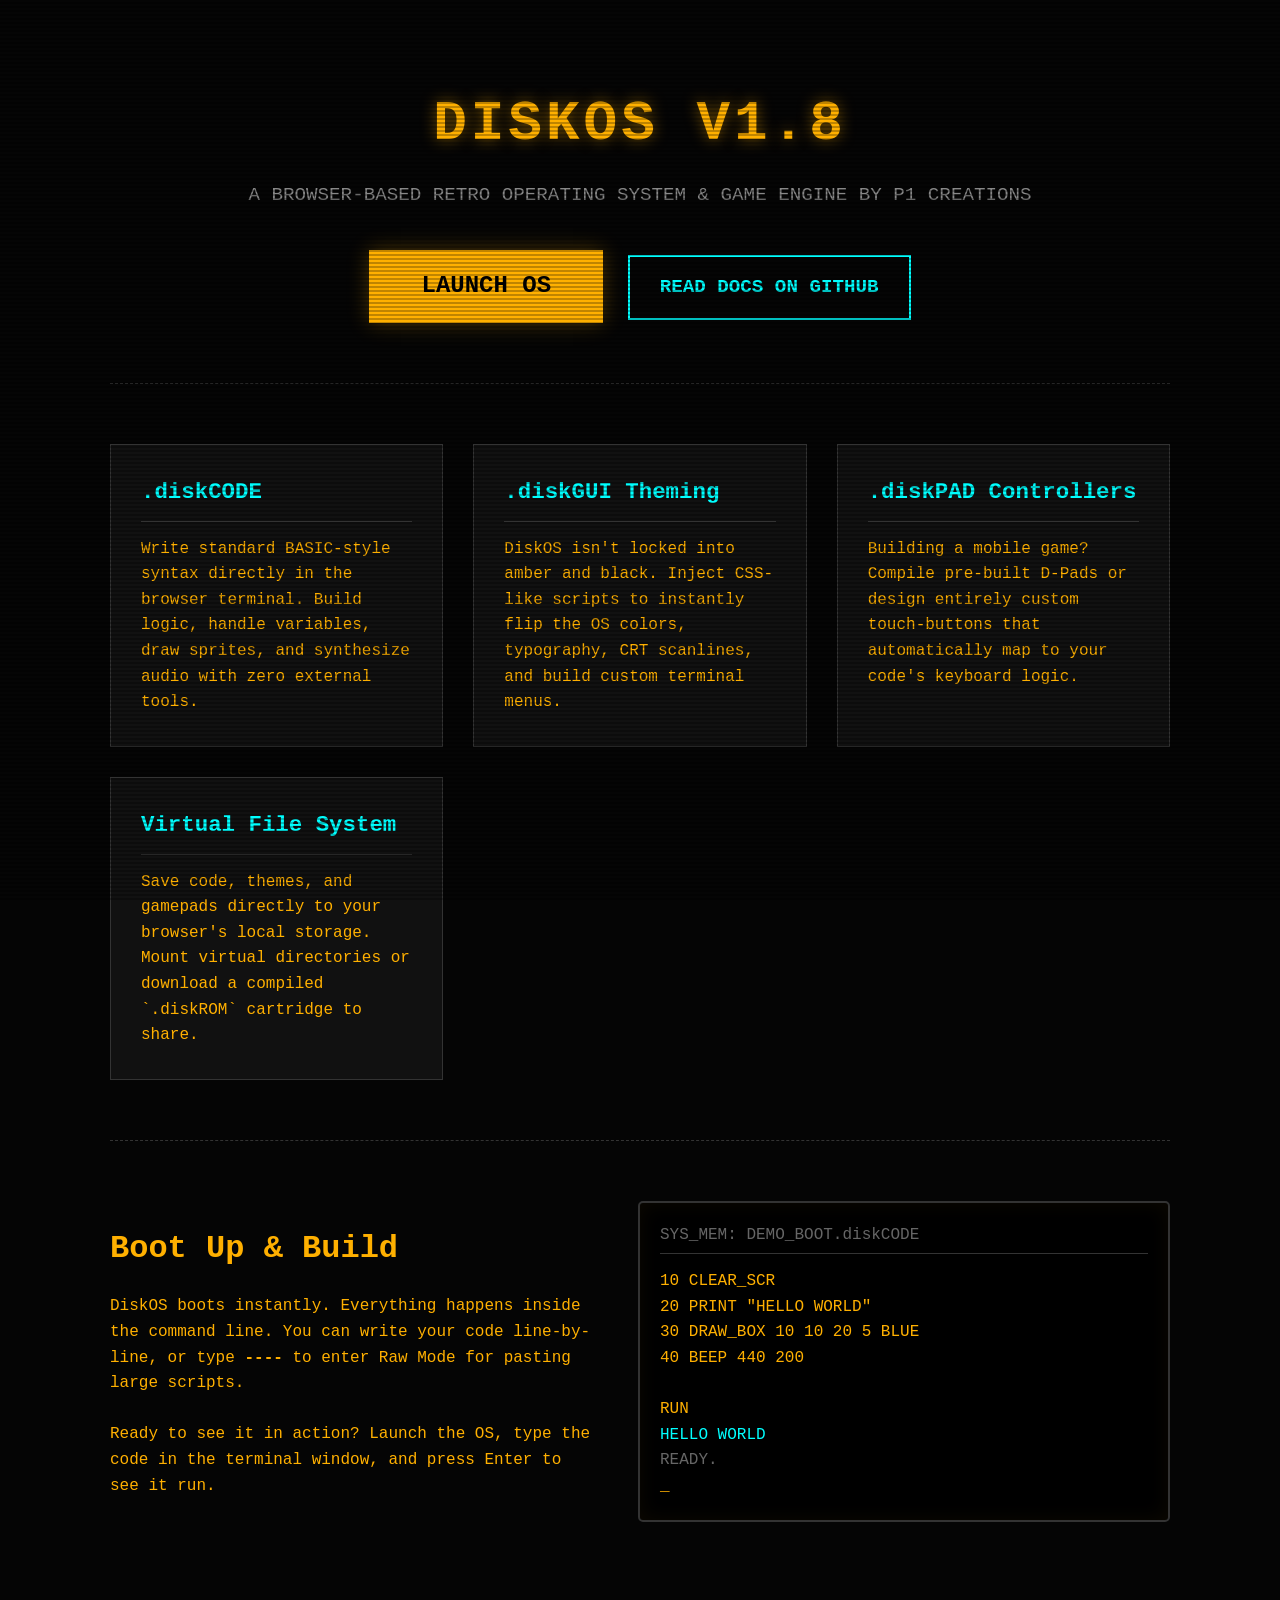
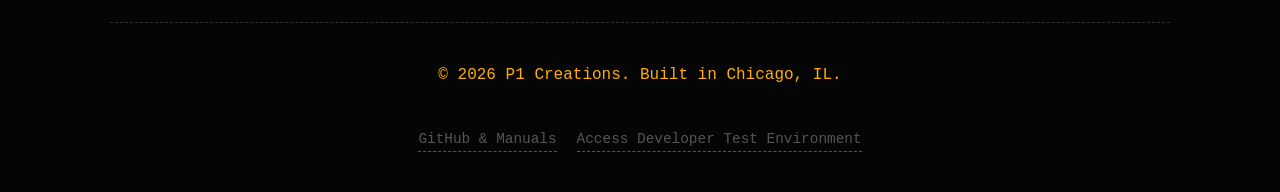
==== commit d0f392ad: "Update index.html" ====
--- a/index.html
+++ b/index.html
@@ -191,6 +191,38 @@
             .hero h1 { font-size: 2.2rem; }
             .btn-launch { width: 100%; padding: 15px 0; }
         }
+
+        .btn-github {
+            display: inline-block;
+            background-color: transparent;
+            color: var(--secondary);
+            text-decoration: none;
+            font-size: 1.2rem;
+            font-weight: bold;
+            padding: 15px 30px;
+            border: 2px solid var(--secondary);
+            cursor: pointer;
+            transition: all 0.2s ease-in-out;
+            text-transform: uppercase;
+            margin-left: 15px;
+        }
+
+        .btn-github:hover {
+            background-color: var(--secondary);
+            color: #000;
+            box-shadow: 0 0 20px rgba(0, 255, 255, 0.4);
+        }
+        
+        /* Mobile Adjustments */
+        @media (max-width: 768px) {
+            .hero h1 { font-size: 2.2rem; }
+            .btn-launch, .btn-github { 
+                width: 100%; 
+                margin: 10px 0 0 0; 
+                padding: 15px 0; 
+            }
+        }
+
     </style>
 </head>
 <body>
@@ -198,10 +230,13 @@
     <div class="container">
         
         <!-- HERO SECTION -->
-        <section class="hero">
+                <section class="hero">
             <h1>DiskOS V1.8</h1>
             <h2>A BROWSER-BASED RETRO OPERATING SYSTEM & GAME ENGINE BY P1 CREATIONS</h2>
-            <a href="diskos-beta.html" class="btn-launch">Launch OS</a>
+            <div>
+                <a href="diskos_prod.html" class="btn-launch">Launch OS</a>
+                <a href="https://github.com/p1e85/DiskOS.github.io" target="_blank" class="btn-github">Read Docs on GitHub</a>
+            </div>
         </section>
 
         <!-- FEATURES SECTION -->
@@ -250,11 +285,14 @@
         </section>
 
         <!-- FOOTER & DEV LINK -->
-        <footer>
+                <footer>
             <p>&copy; 2026 P1 Creations. Built in Chicago, IL.</p>
-            <!-- Stealthy link to your sandbox environment -->
-            <a href="diskos-test.html" class="test-link">Access Developer Test Environment</a>
+            <div style="margin-top: 20px; display: flex; justify-content: center; gap: 20px; flex-wrap: wrap;">
+                <a href="https://github.com/p1e85/DiskOS.github.io" target="_blank" class="test-link">GitHub & Manuals</a>
+                <a href="diskos_test.html" class="test-link">Access Developer Test Environment</a>
+            </div>
         </footer>
+
 
     </div>
 
